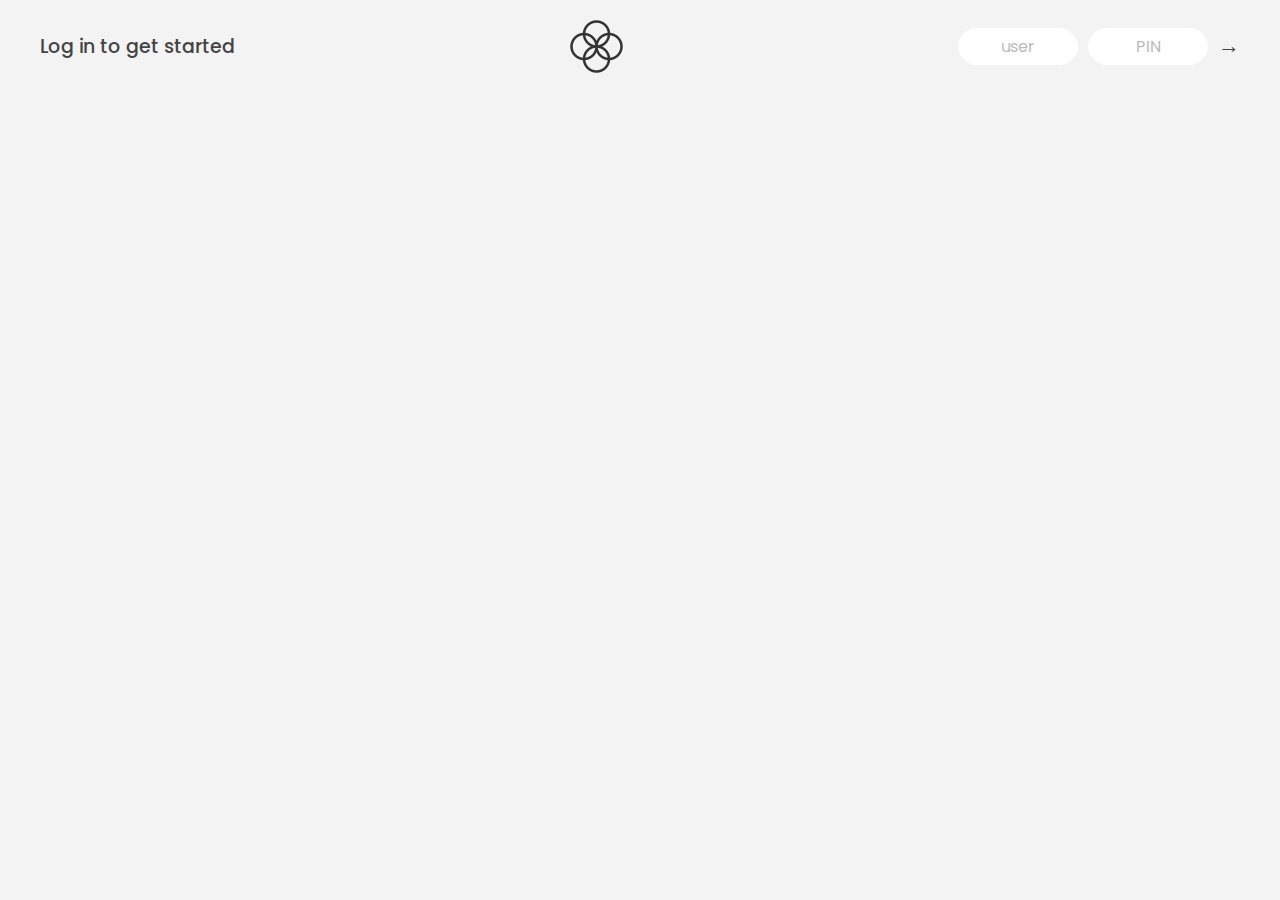
==== practice/11-Arrays/index.html @ 71616521 "section 10 complete" ====
<!DOCTYPE html>
<html lang="en">
  <head>
    <meta charset="UTF-8" />
    <meta name="viewport" content="width=device-width, initial-scale=1.0" />
    <meta http-equiv="X-UA-Compatible" content="ie=edge" />
    <link rel="shortcut icon" type="image/png" href="/icon.png" />

    <link
      href="https://fonts.googleapis.com/css?family=Poppins:400,500,600&display=swap"
      rel="stylesheet"
    />

    <link rel="stylesheet" href="style.css" />
    <title>Bankist</title>
  </head>
  <body>
    <!-- TOP NAVIGATION -->
    <nav>
      <p class="welcome">Log in to get started</p>
      <img src="logo.png" alt="Logo" class="logo" />
      <form class="login">
        <input
          type="text"
          placeholder="user"
          class="login__input login__input--user"
        />
        <!-- In practice, use type="password" -->
        <input
          type="text"
          placeholder="PIN"
          maxlength="4"
          class="login__input login__input--pin"
        />
        <button class="login__btn">&rarr;</button>
      </form>
    </nav>

    <main class="app">
      <!-- BALANCE -->
      <div class="balance">
        <div>
          <p class="balance__label">Current balance</p>
          <p class="balance__date">
            As of <span class="date">05/03/2037</span>
          </p>
        </div>
        <p class="balance__value">0000€</p>
      </div>

      <!-- MOVEMENTS -->
      <div class="movements">
        <div class="movements__row">
          <div class="movements__type movements__type--deposit">2 deposit</div>
          <div class="movements__date">3 days ago</div>
          <div class="movements__value">4 000€</div>
        </div>
        <div class="movements__row">
          <div class="movements__type movements__type--withdrawal">
            1 withdrawal
          </div>
          <div class="movements__date">24/01/2037</div>
          <div class="movements__value">-378€</div>
        </div>
      </div>

      <!-- SUMMARY -->
      <div class="summary">
        <p class="summary__label">In</p>
        <p class="summary__value summary__value--in">0000€</p>
        <p class="summary__label">Out</p>
        <p class="summary__value summary__value--out">0000€</p>
        <p class="summary__label">Interest</p>
        <p class="summary__value summary__value--interest">0000€</p>
        <button class="btn--sort">&downarrow; SORT</button>
      </div>

      <!-- OPERATION: TRANSFERS -->
      <div class="operation operation--transfer">
        <h2>Transfer money</h2>
        <form class="form form--transfer">
          <input type="text" class="form__input form__input--to" />
          <input type="number" class="form__input form__input--amount" />
          <button class="form__btn form__btn--transfer">&rarr;</button>
          <label class="form__label">Transfer to</label>
          <label class="form__label">Amount</label>
        </form>
      </div>

      <!-- OPERATION: LOAN -->
      <div class="operation operation--loan">
        <h2>Request loan</h2>
        <form class="form form--loan">
          <input type="number" class="form__input form__input--loan-amount" />
          <button class="form__btn form__btn--loan">&rarr;</button>
          <label class="form__label form__label--loan">Amount</label>
        </form>
      </div>

      <!-- OPERATION: CLOSE -->
      <div class="operation operation--close">
        <h2>Close account</h2>
        <form class="form form--close">
          <input type="text" class="form__input form__input--user" />
          <input
            type="password"
            maxlength="6"
            class="form__input form__input--pin"
          />
          <button class="form__btn form__btn--close">&rarr;</button>
          <label class="form__label">Confirm user</label>
          <label class="form__label">Confirm PIN</label>
        </form>
      </div>

      <!-- LOGOUT TIMER -->
      <p class="logout-timer">
        You will be logged out in <span class="timer">05:00</span>
      </p>
    </main>

    <!-- <footer>
      &copy; by Jonas Schmedtmann. Don't claim as your own :)
    </footer> -->

    <script src="script.js"></script>
  </body>
</html>
---- practice/11-Arrays/style.css ----
/*
 * Use this CSS to learn some intersting techniques,
 * in case you're wondering how I built the UI.
 * Have fun! 😁
 */

* {
  margin: 0;
  padding: 0;
  box-sizing: inherit;
}

html {
  font-size: 62.5%;
  box-sizing: border-box;
}

body {
  font-family: "Poppins", sans-serif;
  color: #444;
  background-color: #f3f3f3;
  height: 100vh;
  padding: 2rem;
}

nav {
  display: flex;
  justify-content: space-between;
  align-items: center;
  padding: 0 2rem;
}

.welcome {
  font-size: 1.9rem;
  font-weight: 500;
}

.logo {
  height: 5.25rem;
}

.login {
  display: flex;
}

.login__input {
  border: none;
  padding: 0.5rem 2rem;
  font-size: 1.6rem;
  font-family: inherit;
  text-align: center;
  width: 12rem;
  border-radius: 10rem;
  margin-right: 1rem;
  color: inherit;
  border: 1px solid #fff;
  transition: all 0.3s;
}

.login__input:focus {
  outline: none;
  border: 1px solid #ccc;
}

.login__input::placeholder {
  color: #bbb;
}

.login__btn {
  border: none;
  background: none;
  font-size: 2.2rem;
  color: inherit;
  cursor: pointer;
  transition: all 0.3s;
}

.login__btn:hover,
.login__btn:focus,
.btn--sort:hover,
.btn--sort:focus {
  outline: none;
  color: #777;
}

/* MAIN */
.app {
  position: relative;
  max-width: 100rem;
  margin: 4rem auto;
  display: grid;
  grid-template-columns: 4fr 3fr;
  grid-template-rows: auto repeat(3, 15rem) auto;
  gap: 2rem;

  /* NOTE This creates the fade in/out anumation */
  opacity: 0;
  transition: all 1s;
}

.balance {
  grid-column: 1 / span 2;
  display: flex;
  align-items: flex-end;
  justify-content: space-between;
  margin-bottom: 2rem;
}

.balance__label {
  font-size: 2.2rem;
  font-weight: 500;
  margin-bottom: -0.2rem;
}

.balance__date {
  font-size: 1.4rem;
  color: #888;
}

.balance__value {
  font-size: 4.5rem;
  font-weight: 400;
}

/* MOVEMENTS */
.movements {
  grid-row: 2 / span 3;
  background-color: #fff;
  border-radius: 1rem;
  overflow: scroll;
}

.movements__row {
  padding: 2.25rem 4rem;
  display: flex;
  align-items: center;
  border-bottom: 1px solid #eee;
}

.movements__type {
  font-size: 1.1rem;
  text-transform: uppercase;
  font-weight: 500;
  color: #fff;
  padding: 0.1rem 1rem;
  border-radius: 10rem;
  margin-right: 2rem;
}

.movements__date {
  font-size: 1.1rem;
  text-transform: uppercase;
  font-weight: 500;
  color: #666;
}

.movements__type--deposit {
  background-image: linear-gradient(to top left, #39b385, #9be15d);
}

.movements__type--withdrawal {
  background-image: linear-gradient(to top left, #e52a5a, #ff585f);
}

.movements__value {
  font-size: 1.7rem;
  margin-left: auto;
}

/* SUMMARY */
.summary {
  grid-row: 5 / 6;
  display: flex;
  align-items: baseline;
  padding: 0 0.3rem;
  margin-top: 1rem;
}

.summary__label {
  font-size: 1.2rem;
  font-weight: 500;
  text-transform: uppercase;
  margin-right: 0.8rem;
}

.summary__value {
  font-size: 2.2rem;
  margin-right: 2.5rem;
}

.summary__value--in,
.summary__value--interest {
  color: #66c873;
}

.summary__value--out {
  color: #f5465d;
}

.btn--sort {
  margin-left: auto;
  border: none;
  background: none;
  font-size: 1.3rem;
  font-weight: 500;
  cursor: pointer;
}

/* OPERATIONS */
.operation {
  border-radius: 1rem;
  padding: 3rem 4rem;
  color: #333;
}

.operation--transfer {
  background-image: linear-gradient(to top left, #ffb003, #ffcb03);
}

.operation--loan {
  background-image: linear-gradient(to top left, #39b385, #9be15d);
}

.operation--close {
  background-image: linear-gradient(to top left, #e52a5a, #ff585f);
}

h2 {
  margin-bottom: 1.5rem;
  font-size: 1.7rem;
  font-weight: 600;
  color: #333;
}

.form {
  display: grid;
  grid-template-columns: 2.5fr 2.5fr 1fr;
  grid-template-rows: auto auto;
  gap: 0.4rem 1rem;
}

/* Exceptions for interst */
.form.form--loan {
  grid-template-columns: 2.5fr 1fr 2.5fr;
}
.form__label--loan {
  grid-row: 2;
}
/* End exceptions */

.form__input {
  width: 100%;
  border: none;
  background-color: rgba(255, 255, 255, 0.4);
  font-family: inherit;
  font-size: 1.5rem;
  text-align: center;
  color: #333;
  padding: 0.3rem 1rem;
  border-radius: 0.7rem;
  transition: all 0.3s;
}

.form__input:focus {
  outline: none;
  background-color: rgba(255, 255, 255, 0.6);
}

.form__label {
  font-size: 1.3rem;
  text-align: center;
}

.form__btn {
  border: none;
  border-radius: 0.7rem;
  font-size: 1.8rem;
  background-color: #fff;
  cursor: pointer;
  transition: all 0.3s;
}

.form__btn:focus {
  outline: none;
  background-color: rgba(255, 255, 255, 0.8);
}

.logout-timer {
  padding: 0 0.3rem;
  margin-top: 1.9rem;
  text-align: right;
  font-size: 1.25rem;
}

.timer {
  font-weight: 600;
}
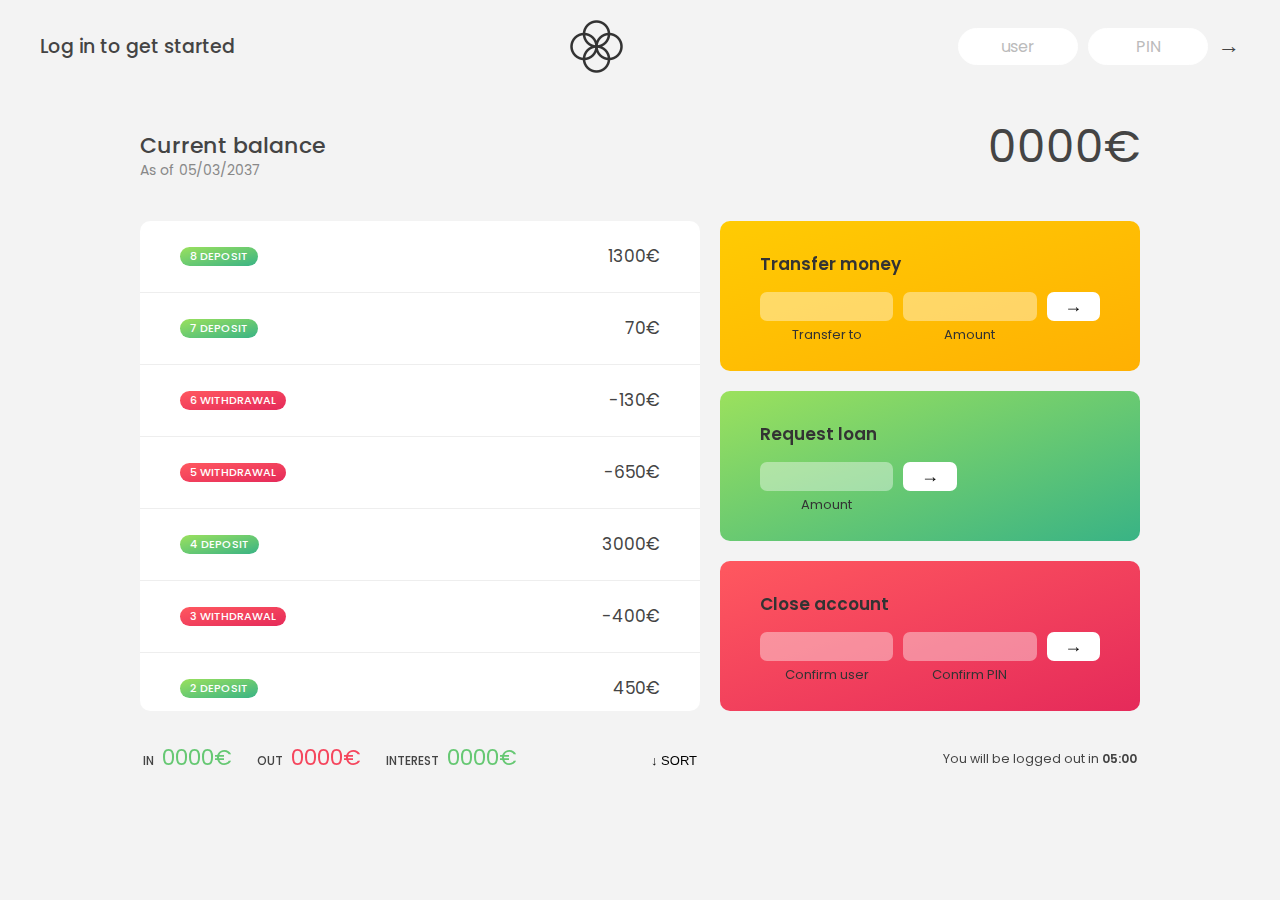
==== commit 1db965dd: "chapter 11" ====
--- a/practice/11-Arrays/index.html
+++ b/practice/11-Arrays/index.html
@@ -14,7 +14,7 @@
     <link rel="stylesheet" href="style.css" />
     <title>Bankist</title>
   </head>
-  <body>
+  <body> 
     <!-- TOP NAVIGATION -->
     <nav>
       <p class="welcome">Log in to get started</p>
--- a/practice/11-Arrays/style.css
+++ b/practice/11-Arrays/style.css
@@ -3,7 +3,7 @@
  * in case you're wondering how I built the UI.
  * Have fun! 😁
  */
-
+ 
 * {
   margin: 0;
   padding: 0;
@@ -93,8 +93,8 @@
   grid-template-rows: auto repeat(3, 15rem) auto;
   gap: 2rem;
 
-  /* NOTE This creates the fade in/out anumation */
-  opacity: 0;
+  /* NOTE This creates the fade in/out animation */
+  /* opacity: 0; */
   transition: all 1s;
 }
 
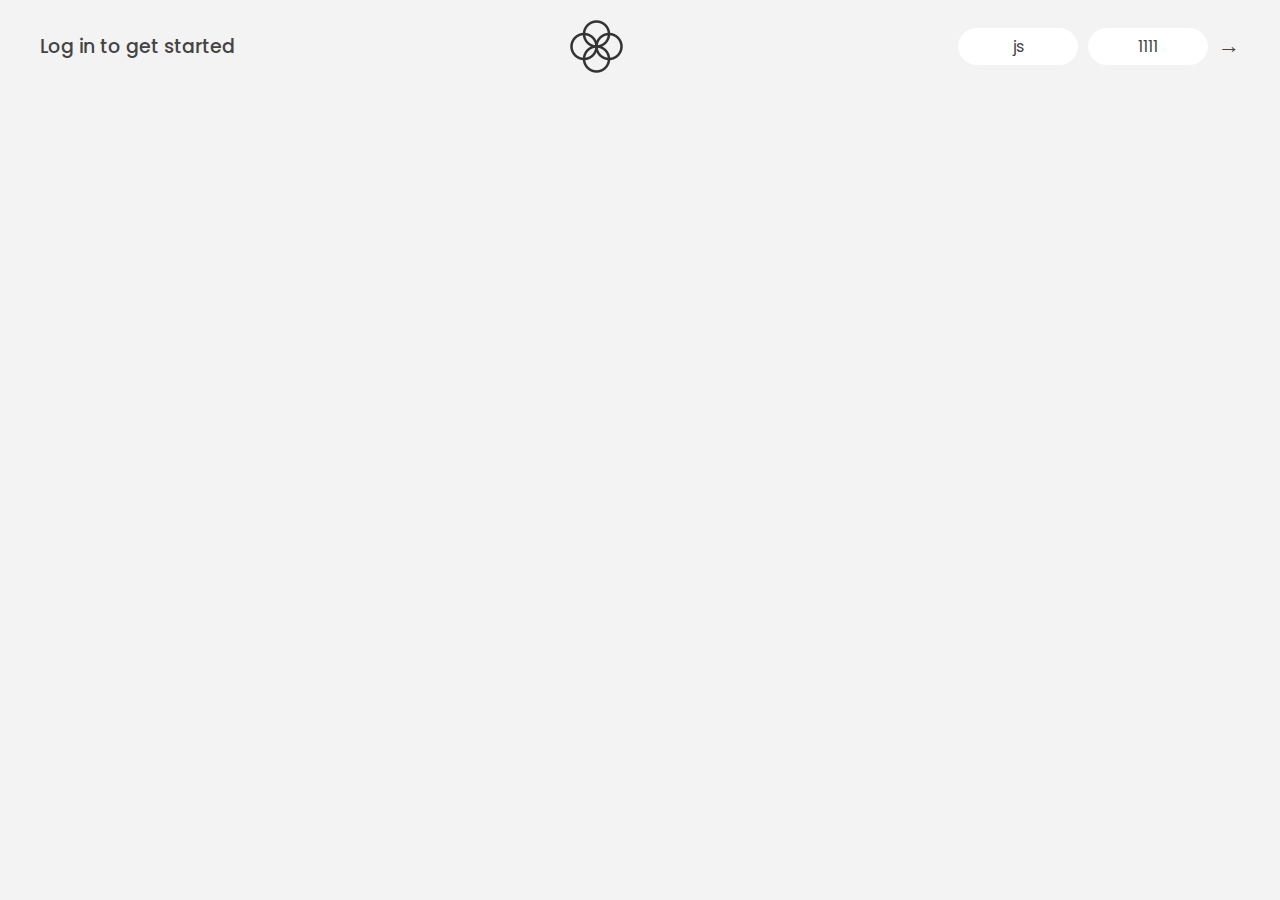
==== commit 0f87ce6e: "filter and chaining events" ====
--- a/practice/11-Arrays/index.html
+++ b/practice/11-Arrays/index.html
@@ -24,6 +24,7 @@
           type="text"
           placeholder="user"
           class="login__input login__input--user"
+          value="js"
         />
         <!-- In practice, use type="password" -->
         <input
@@ -31,6 +32,7 @@
           placeholder="PIN"
           maxlength="4"
           class="login__input login__input--pin"
+          value="1111"
         />
         <button class="login__btn">&rarr;</button>
       </form>
--- a/practice/11-Arrays/style.css
+++ b/practice/11-Arrays/style.css
@@ -94,7 +94,7 @@
   gap: 2rem;
 
   /* NOTE This creates the fade in/out animation */
-  /* opacity: 0; */
+  opacity: 0;
   transition: all 1s;
 }
 
